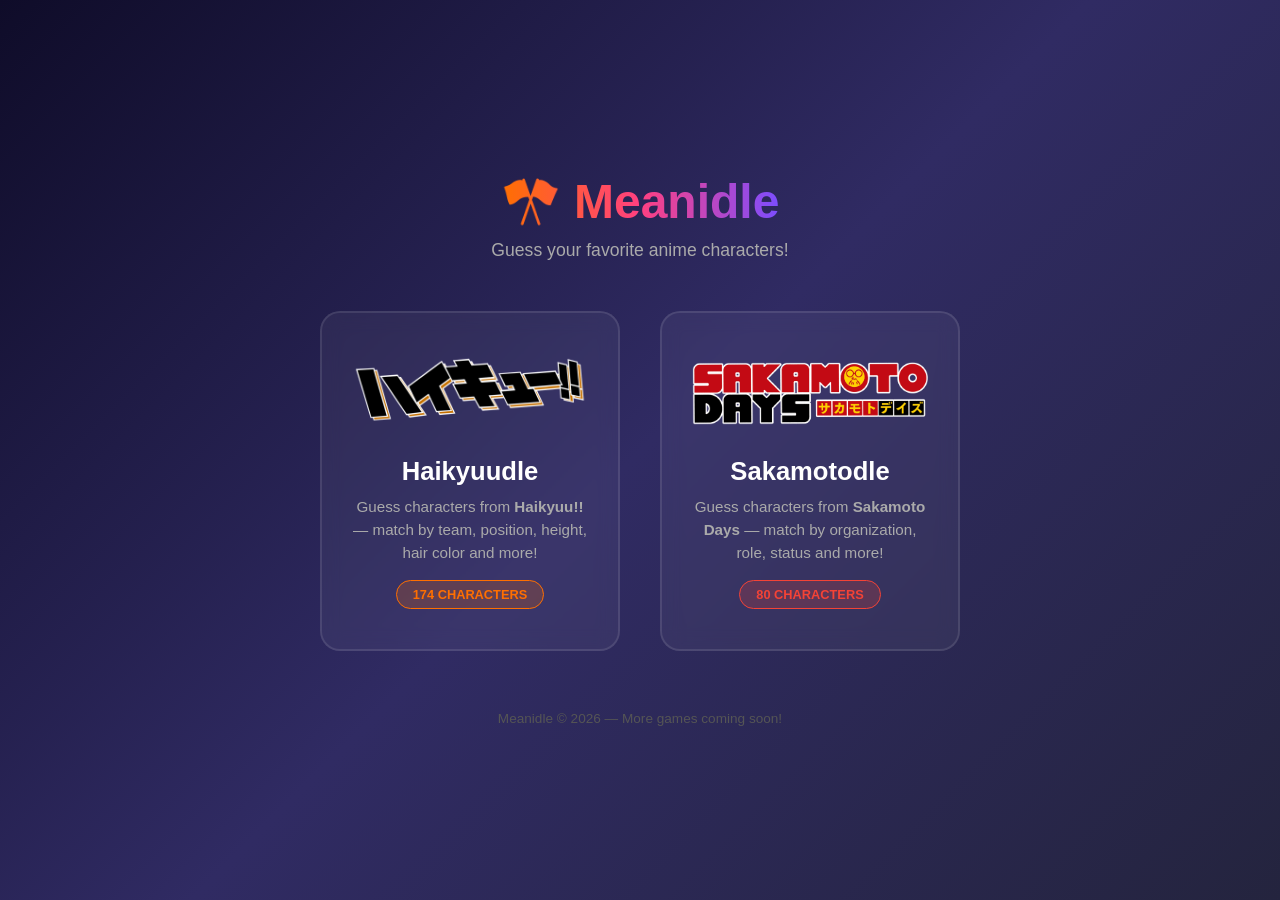
==== index.html @ 4619cadd "Initial release of Meanidle" ====
<!DOCTYPE html>
<html lang="en">
<head>
    <meta charset="UTF-8">
    <meta name="viewport" content="width=device-width, initial-scale=1.0">
    <title>Meanidle - Anime Character Guessing Games</title>
    <link rel="stylesheet" href="css/style.css">
</head>
<body>
    <h1>🎌 Meanidle</h1>
    <div class="subtitle">Guess your favorite anime characters!</div>

    <div class="game-grid">
        <a href="haikyuudle/index.html" class="game-card">
            <img src="images/haikyuu_logo.png" class="game-logo" alt="Haikyuu Logo">
            <h2>Haikyuudle</h2>
            <p>Guess characters from <strong>Haikyuu!!</strong> — match by team, position, height, hair color and more!</p>
            <span class="badge badge-orange">174 Characters</span>
        </a>

        <a href="sakamotodle/index.html" class="game-card">
            <img src="images/sakamoto_logo.png" class="game-logo" alt="Sakamoto Days Logo">
            <h2>Sakamotodle</h2>
            <p>Guess characters from <strong>Sakamoto Days</strong> — match by organization, role, status and more!</p>
            <span class="badge badge-red">80 Characters</span>
        </a>
    </div>

    <footer>Meanidle &copy; 2026 — More games coming soon!</footer>
</body>
</html>
---- css/style.css ----
* { box-sizing: border-box; margin: 0; padding: 0; }

body {
    font-family: 'Segoe UI', Tahoma, Geneva, Verdana, sans-serif;
    background: linear-gradient(135deg, #0f0c29, #302b63, #24243e);
    min-height: 100vh;
    display: flex;
    flex-direction: column;
    align-items: center;
    justify-content: center;
    color: #fff;
    padding: 20px;
}

h1 {
    font-size: 3rem;
    margin-bottom: 10px;
    background: linear-gradient(90deg, #ff6f00, #ff4081, #7c4dff);
    -webkit-background-clip: text;
    -webkit-text-fill-color: transparent;
    background-clip: text;
}

.subtitle {
    color: #aaa;
    font-size: 1.1rem;
    margin-bottom: 50px;
}

.game-grid {
    display: flex;
    gap: 40px;
    flex-wrap: wrap;
    justify-content: center;
}

.game-card {
    background: rgba(255, 255, 255, 0.05);
    border: 2px solid rgba(255, 255, 255, 0.1);
    border-radius: 20px;
    padding: 40px 30px;
    width: 300px;
    text-align: center;
    text-decoration: none;
    color: #fff;
    transition: all 0.3s ease;
    backdrop-filter: blur(10px);
    cursor: pointer;
}

.game-card:hover {
    transform: translateY(-10px);
    border-color: rgba(255, 255, 255, 0.3);
    box-shadow: 0 20px 40px rgba(0, 0, 0, 0.3);
    background: rgba(255, 255, 255, 0.1);
}

.game-card .game-logo {
    max-width: 100%;
    height: 80px;
    object-fit: contain;
    margin-bottom: 20px;
}

.game-card h2 {
    font-size: 1.6rem;
    margin-bottom: 10px;
}

.game-card p {
    color: #aaa;
    font-size: 0.95rem;
    line-height: 1.5;
}

.game-card .badge {
    display: inline-block;
    margin-top: 15px;
    padding: 6px 16px;
    border-radius: 20px;
    font-size: 0.8rem;
    font-weight: bold;
    text-transform: uppercase;
}

.badge-orange { background: rgba(255, 111, 0, 0.2); color: #ff6f00; border: 1px solid #ff6f00; }
.badge-red { background: rgba(244, 67, 54, 0.2); color: #f44336; border: 1px solid #f44336; }
.badge-blue { background: rgba(33, 150, 243, 0.2); color: #2196f3; border: 1px solid #2196f3; }

footer {
    margin-top: 60px;
    color: #555;
    font-size: 0.85rem;
}
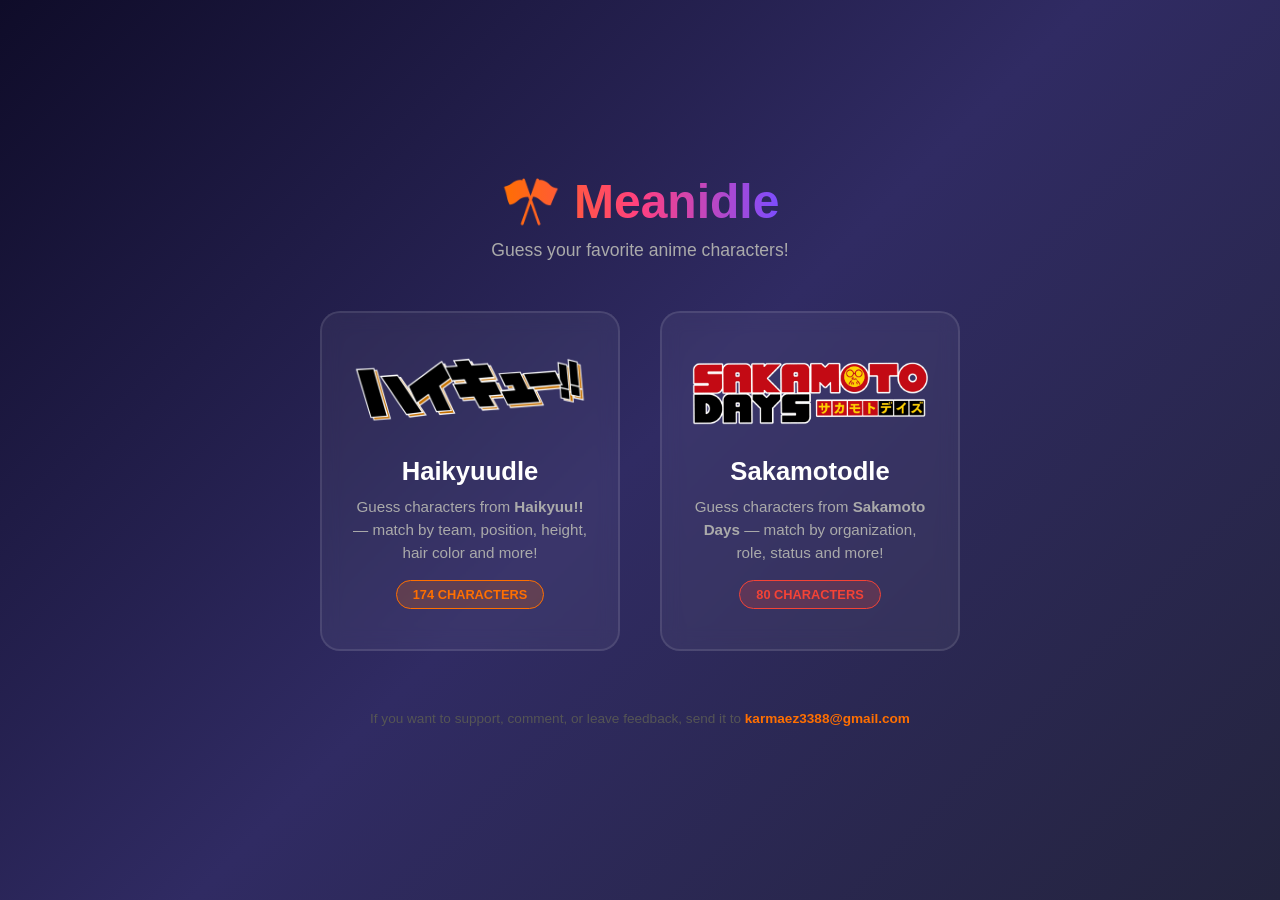
==== commit f9b436e3: "Updated contact email" ====
--- a/index.html
+++ b/index.html
@@ -26,6 +26,6 @@
         </a>
     </div>
 
-    <footer>Meanidle &copy; 2026 — More games coming soon!</footer>
+    <footer>If you want to support, comment, or leave feedback, send it to <a href="mailto:karmaez3388@gmail.com" style="color: #ff6f00; text-decoration: none; font-weight: bold;">karmaez3388@gmail.com</a></footer>
 </body>
 </html>
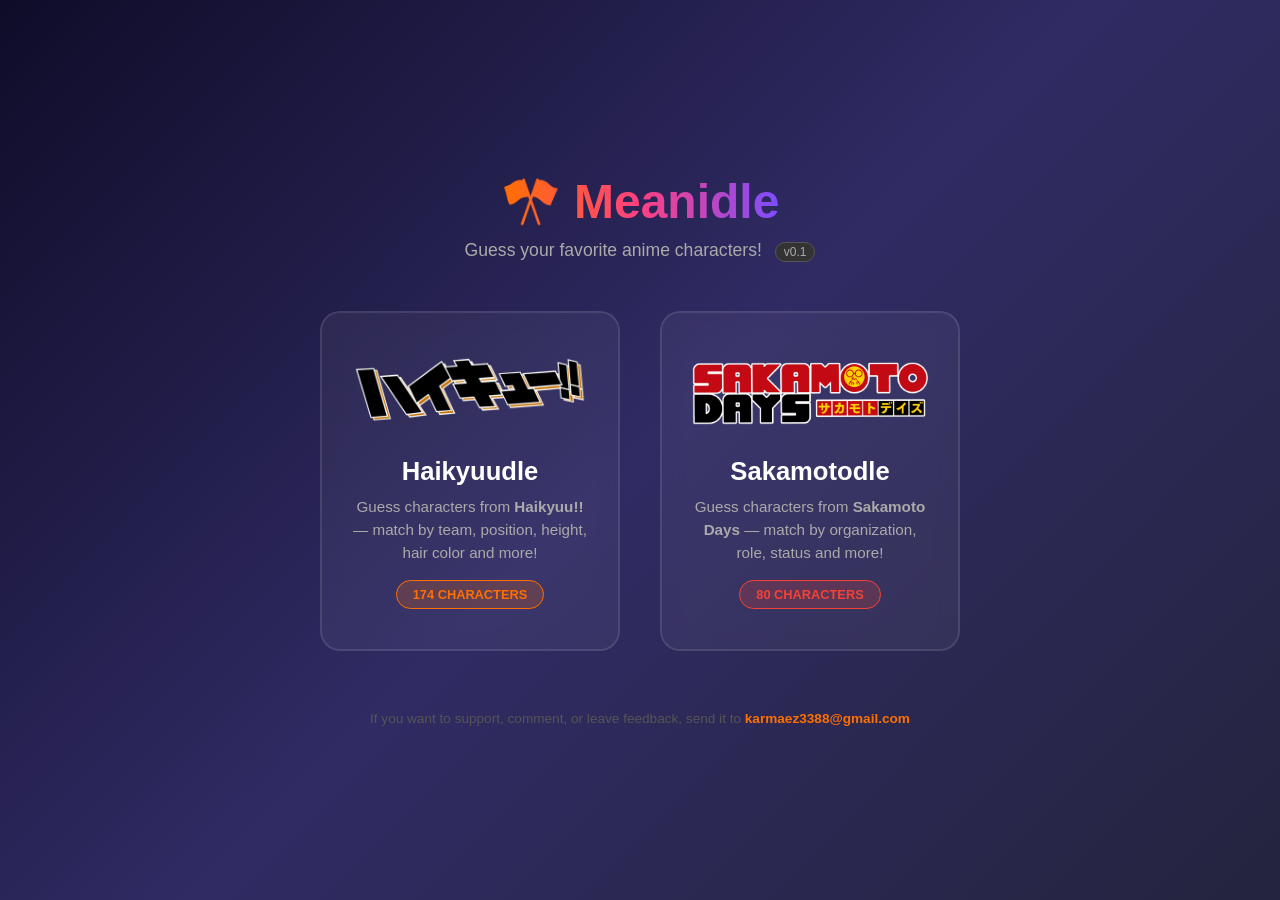
==== commit 3a1493e1: "Massive update: Added Eye & Weight stats, refreshed database, added v0.1 badge, and updated   README" ====
--- a/index.html
+++ b/index.html
@@ -3,12 +3,21 @@
 <head>
     <meta charset="UTF-8">
     <meta name="viewport" content="width=device-width, initial-scale=1.0">
+    <meta name="description" content="Meanidle is a daily Wordle-style guessing game for Anime and Manga fans. Play Haikyuudle or Sakamotodle and test your character knowledge!">
+    <meta name="keywords" content="Meanidle, Animedle, Haikyuudle, Sakamotodle, anime guessing game, manga wordle, anime wordle, Sakamoto Days, Haikyuu">
+    <meta name="author" content="Meanidle">
+    <meta property="og:title" content="Meanidle - Anime Character Guessing Games">
+    <meta property="og:description" content="A daily Wordle-style guessing game for Anime and Manga fans. Play Haikyuudle or Sakamotodle today!">
+    <meta property="og:type" content="website">
     <title>Meanidle - Anime Character Guessing Games</title>
     <link rel="stylesheet" href="css/style.css">
 </head>
 <body>
     <h1>🎌 Meanidle</h1>
-    <div class="subtitle">Guess your favorite anime characters!</div>
+    <div class="subtitle">
+        Guess your favorite anime characters! 
+        <span style="background: #333; color: #aaa; padding: 2px 8px; border-radius: 12px; font-size: 0.75rem; margin-left: 8px; vertical-align: middle; border: 1px solid #555;">v0.1</span>
+    </div>
 
     <div class="game-grid">
         <a href="haikyuudle/index.html" class="game-card">
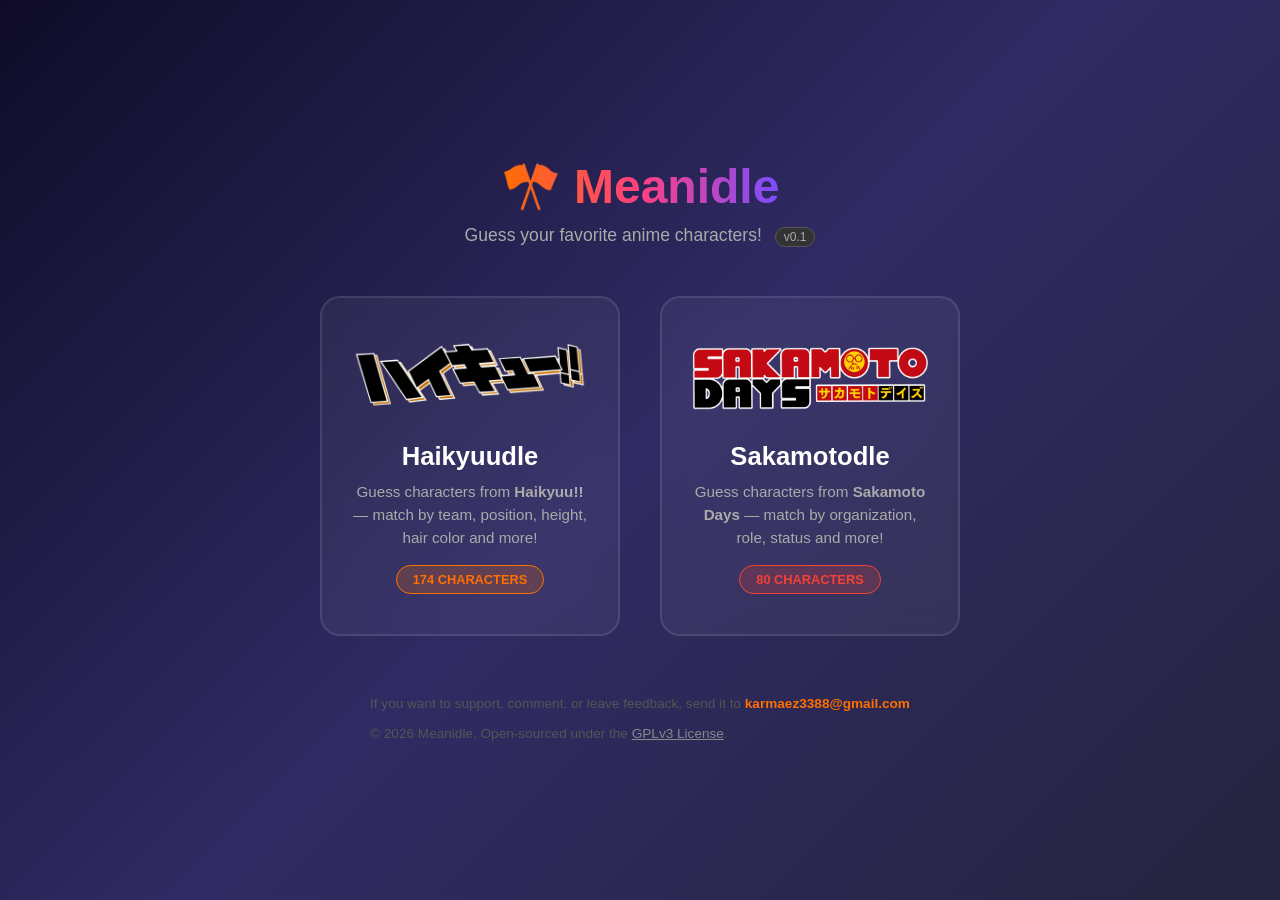
==== commit acadd56f: "Added support contact and license footer to all game pages" ====
--- a/index.html
+++ b/index.html
@@ -35,6 +35,9 @@
         </a>
     </div>
 
-    <footer>If you want to support, comment, or leave feedback, send it to <a href="mailto:karmaez3388@gmail.com" style="color: #ff6f00; text-decoration: none; font-weight: bold;">karmaez3388@gmail.com</a></footer>
+    <footer>
+        If you want to support, comment, or leave feedback, send it to <a href="mailto:karmaez3388@gmail.com" style="color: #ff6f00; text-decoration: none; font-weight: bold;">karmaez3388@gmail.com</a><br><br>
+        &copy; 2026 Meanidle. Open-sourced under the <a href="https://github.com/NPCtest/Meanidle/blob/main/LICENSE" target="_blank" style="color: #888; text-decoration: underline;">GPLv3 License</a>.
+    </footer>
 </body>
 </html>
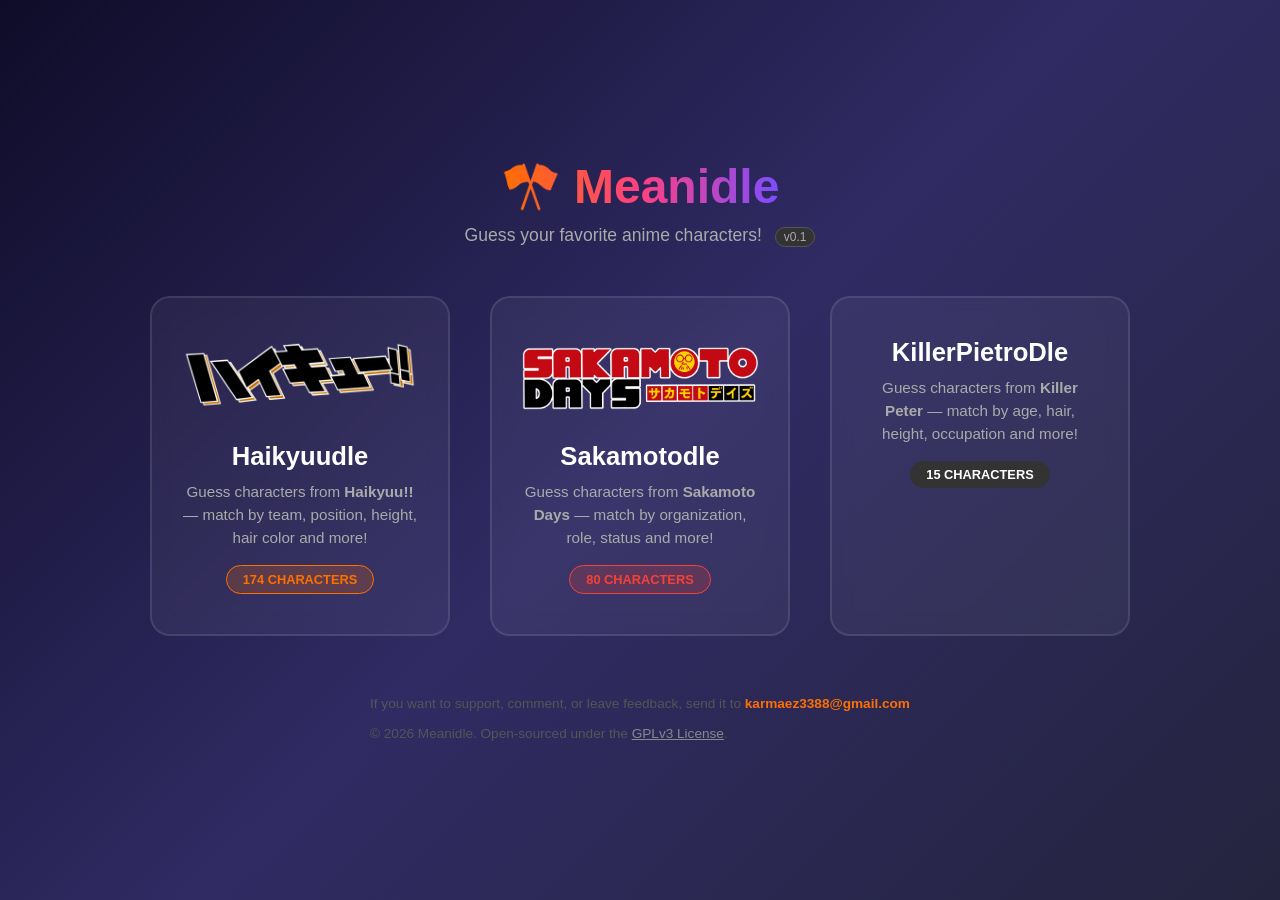
==== commit 20d38399: "Created KillerPietroDle, scraped wiki database, and added game to main menu" ====
--- a/index.html
+++ b/index.html
@@ -33,6 +33,12 @@
             <p>Guess characters from <strong>Sakamoto Days</strong> — match by organization, role, status and more!</p>
             <span class="badge badge-red">80 Characters</span>
         </a>
+
+        <a href="killerpietrodle/index.html" class="game-card">
+            <h2>KillerPietroDle</h2>
+            <p>Guess characters from <strong>Killer Peter</strong> — match by age, hair, height, occupation and more!</p>
+            <span class="badge" style="background: #333; color: #fff;">15 Characters</span>
+        </a>
     </div>
 
     <footer>
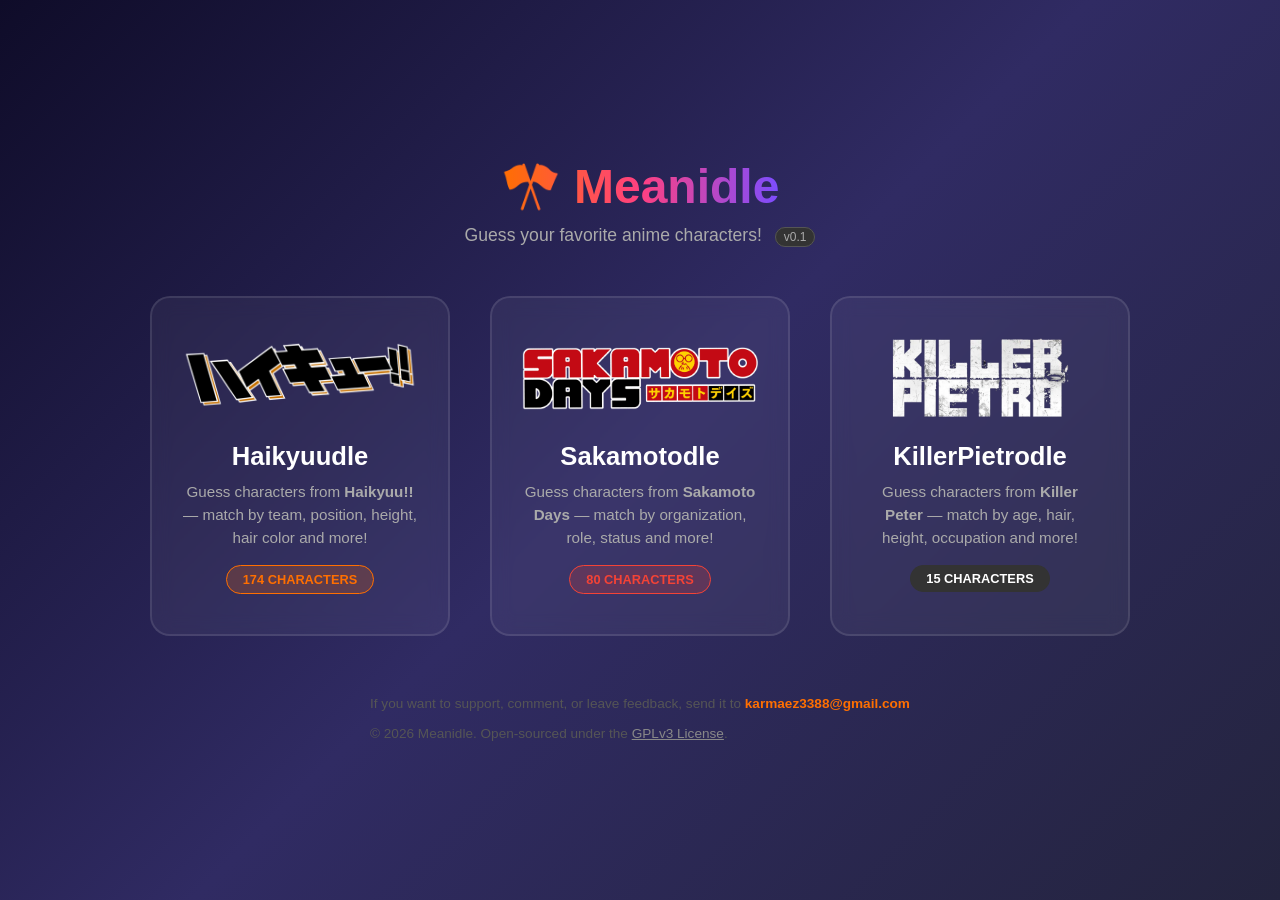
==== commit cf938de8: "Debug KillerPiretodle" ====
--- a/index.html
+++ b/index.html
@@ -35,7 +35,8 @@
         </a>
 
         <a href="killerpietrodle/index.html" class="game-card">
-            <h2>KillerPietroDle</h2>
+            <img src="images/killer_peter_logo.png" class="game-logo" alt="Killer Peter Logo">
+            <h2>KillerPietrodle</h2>
             <p>Guess characters from <strong>Killer Peter</strong> — match by age, hair, height, occupation and more!</p>
             <span class="badge" style="background: #333; color: #fff;">15 Characters</span>
         </a>
